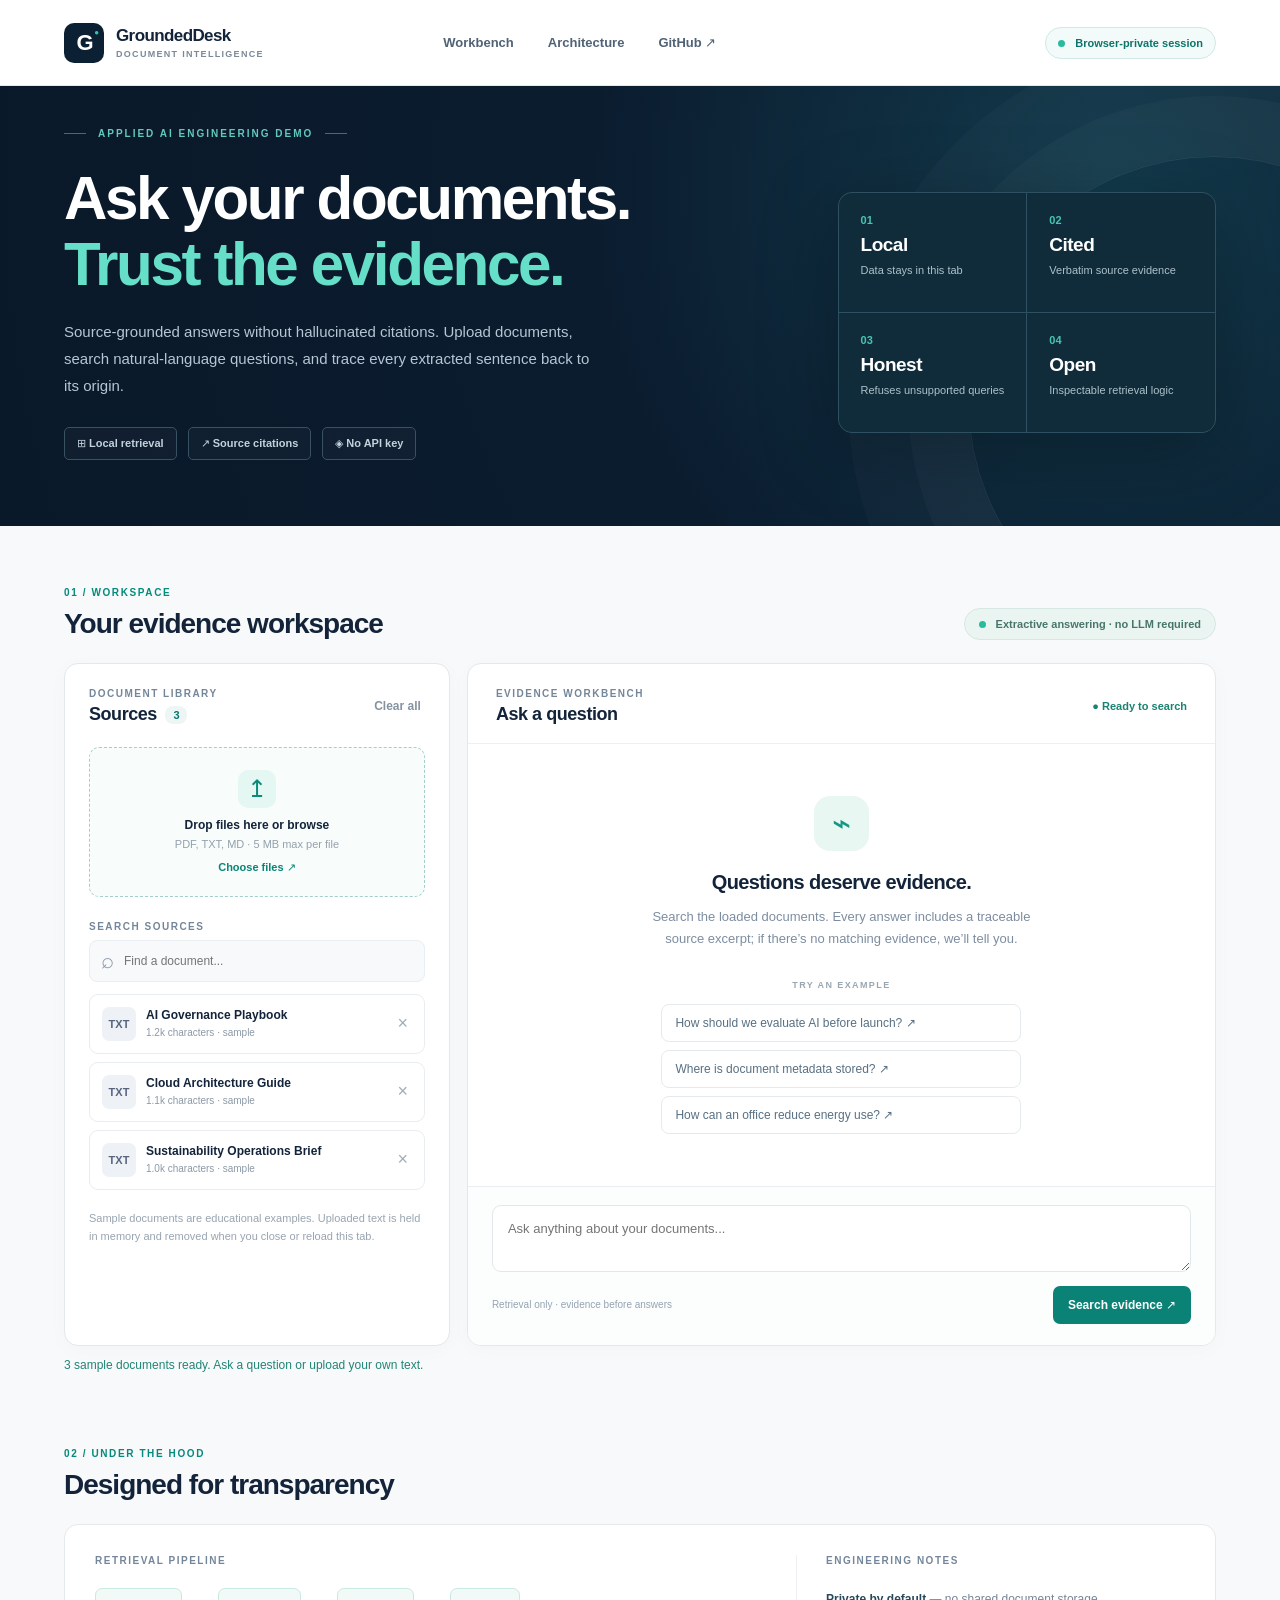
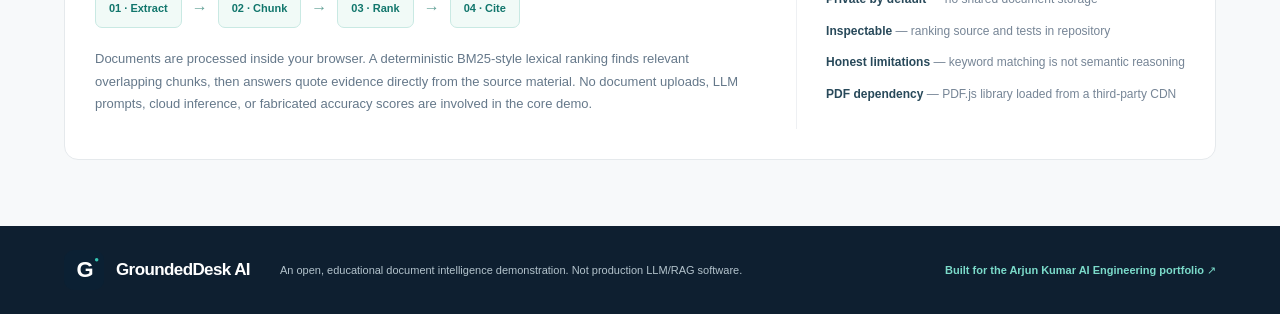
==== index.html @ b6b774ed "deploy: stage tested GroundedDesk reference demo for GitHub Pages" ====
<!doctype html>
<html lang="en">
<head>
  <meta charset="UTF-8"/>
  <meta name="viewport" content="width=device-width, initial-scale=1.0"/>
  <meta name="color-scheme" content="light"/>
  <meta name="theme-color" content="#0b1726"/>
  <meta name="description" content="GroundedDesk AI — private browser-side document intelligence and citation-aware evidence search."/>
  <title>GroundedDesk AI | Cited Document Intelligence</title>
  <link rel="stylesheet" href="./styles.css"/>
  <script defer type="module" src="./app.mjs"></script>
</head>
<body>
  <div class="app-shell">
    <header class="site-header">
      <div class="brand">
        <div class="brand-mark" aria-hidden="true">G<span>●</span></div>
        <div><strong>GroundedDesk</strong><span class="brand-sub">DOCUMENT INTELLIGENCE</span></div>
      </div>
      <nav class="header-links" aria-label="Primary navigation">
        <a href="#workbench">Workbench</a>
        <a href="#about">Architecture</a>
        <a href="https://github.com/arjun9669" target="_blank" rel="noopener noreferrer">GitHub ↗</a>
      </nav>
      <div class="private-pill"><span class="private-dot"></span> Browser-private session</div>
    </header>
    <main>
      <section class="hero" aria-labelledby="hero-title">
        <div class="eyebrow"><span class="eyebrow-line"></span> APPLIED AI ENGINEERING DEMO <span class="eyebrow-line"></span></div>
        <div class="hero-inner">
          <div>
            <h1 id="hero-title">Ask your documents.<br/><em>Trust the evidence.</em></h1>
            <p>Source-grounded answers without hallucinated citations. Upload documents, search natural-language questions, and trace every extracted sentence back to its origin.</p>
            <div class="hero-chips">
              <span>⊞ Local retrieval</span><span>↗ Source citations</span><span>◈ No API key</span>
            </div>
          </div>
          <div class="metric-grid" aria-label="Demonstration characteristics">
            <div><span class="metric-symbol">01</span><strong>Local</strong><small>Data stays in this tab</small></div>
            <div><span class="metric-symbol">02</span><strong>Cited</strong><small>Verbatim source evidence</small></div>
            <div><span class="metric-symbol">03</span><strong>Honest</strong><small>Refuses unsupported queries</small></div>
            <div><span class="metric-symbol">04</span><strong>Open</strong><small>Inspectable retrieval logic</small></div>
          </div>
        </div>
      </section>
      <section id="workbench" class="workbench" aria-label="Document workbench">
        <div class="section-heading">
          <div><span class="section-index">01 / WORKSPACE</span><h2>Your evidence workspace</h2></div>
          <div class="live-label"><span class="pulse-dot"></span> Extractive answering · no LLM required</div>
        </div>
        <div class="panel-grid">
          <aside class="panel library" aria-labelledby="library-title">
            <div class="panel-title"><div><p class="micro-label">DOCUMENT LIBRARY</p><h3 id="library-title">Sources <span id="doc-count" class="count-badge">0</span></h3></div><button type="button" class="text-button" id="clear-docs">Clear all</button></div>
            <label class="dropzone" for="file-input" id="dropzone" tabindex="0">
              <span class="upload-icon" aria-hidden="true">↥</span><strong>Drop files here or browse</strong>
              <small>PDF, TXT, MD · 5 MB max per file</small>
              <span class="browse-label">Choose files ↗</span>
            </label>
            <input type="file" id="file-input" accept=".txt,.md,.markdown,.pdf,text/plain,text/markdown,application/pdf" multiple hidden />
            <label class="search-label" for="document-filter">SEARCH SOURCES</label>
            <div class="search-wrap"><span aria-hidden="true">⌕</span><input type="search" id="document-filter" placeholder="Find a document..." autocomplete="off"/></div>
            <ul class="document-list" id="document-list" aria-live="polite"></ul>
            <p class="library-note">Sample documents are educational examples. Uploaded text is held in memory and removed when you close or reload this tab.</p>
          </aside>
          <section class="panel chat" aria-labelledby="chat-title">
            <div class="panel-title chat-heading">
              <div><p class="micro-label">EVIDENCE WORKBENCH</p><h3 id="chat-title">Ask a question</h3></div>
              <span class="ready-badge">● Ready to search</span>
            </div>
            <div class="answer-space" id="answer-space" aria-live="polite">
              <div class="initial-state" id="initial-state">
                <div class="initial-icon" aria-hidden="true">⌁</div>
                <h4>Questions deserve evidence.</h4>
                <p>Search the loaded documents. Every answer includes a traceable source excerpt; if there’s no matching evidence, we’ll tell you.</p>
                <span class="suggestions-label">TRY AN EXAMPLE</span>
                <div class="suggestions">
                  <button class="suggestion" data-question="How should an AI use case be evaluated before launch?">How should we evaluate AI before launch? ↗</button>
                  <button class="suggestion" data-question="Where should document metadata be stored?">Where is document metadata stored? ↗</button>
                  <button class="suggestion" data-question="How can an office reduce wasted electricity?">How can an office reduce energy use? ↗</button>
                </div>
              </div>
              <div class="answer-result" id="answer-result" hidden></div>
            </div>
            <form id="query-form" class="query-form">
              <label for="query-input" class="sr-only">Question about your documents</label>
              <textarea id="query-input" rows="2" maxlength="600" placeholder="Ask anything about your documents..."></textarea>
              <div class="query-footer"><span>Retrieval only · evidence before answers</span><button type="submit" id="ask-button">Search evidence <span aria-hidden="true">↗</span></button></div>
            </form>
          </section>
        </div>
        <div id="alert" class="status-alert" role="status" aria-live="polite"></div>
      </section>
      <section id="about" class="architecture" aria-labelledby="architecture-heading">
        <div class="section-heading"><div><span class="section-index">02 / UNDER THE HOOD</span><h2 id="architecture-heading">Designed for transparency</h2></div></div>
        <div class="architecture-grid">
          <div class="architecture-main">
            <p class="micro-label">RETRIEVAL PIPELINE</p>
            <div class="pipeline" aria-label="Document retrieval flow"><span>01 · Extract</span><span class="arrow">→</span><span>02 · Chunk</span><span class="arrow">→</span><span>03 · Rank</span><span class="arrow">→</span><span>04 · Cite</span></div>
            <p>Documents are processed inside your browser. A deterministic BM25-style lexical ranking finds relevant overlapping chunks, then answers quote evidence directly from the source material. No document uploads, LLM prompts, cloud inference, or fabricated accuracy scores are involved in the core demo.</p>
          </div>
          <div class="architecture-aside"><p class="micro-label">ENGINEERING NOTES</p><ul><li><strong>Private by default</strong> — no shared document storage</li><li><strong>Inspectable</strong> — ranking source and tests in repository</li><li><strong>Honest limitations</strong> — keyword matching is not semantic reasoning</li><li><strong>PDF dependency</strong> — PDF.js library loaded from a third-party CDN</li></ul></div>
        </div>
      </section>
      <footer><div class="brand footer-brand"><div class="brand-mark">G<span>●</span></div><strong>GroundedDesk AI</strong></div><p>An open, educational document intelligence demonstration. Not production LLM/RAG software.</p><a href="https://github.com/arjun9669" target="_blank" rel="noopener noreferrer">Built for the Arjun Kumar AI Engineering portfolio ↗</a></footer>
    </main>
  </div>
</body>
</html>
---- styles.css ----
:root{font-family:Inter,ui-sans-serif,-apple-system,BlinkMacSystemFont,"Segoe UI",sans-serif;color:#13243a;background:#f7f9fa;font-synthesis:none;text-rendering:optimizeLegibility}
*{box-sizing:border-box}
html{scroll-behavior:smooth}
body{margin:0}
a{color:inherit;text-decoration:none}
button,input,textarea{font:inherit}
button{cursor:pointer}
button:focus-visible,a:focus-visible,textarea:focus-visible,input:focus-visible,label:focus-visible{outline:3px solid #2b9f91;outline-offset:3px}
.sr-only{position:absolute;width:1px;height:1px;overflow:hidden;clip:rect(0,0,0,0);white-space:nowrap}
.app-shell{max-width:1500px;margin:auto}
.site-header{height:86px;background:#fff;display:flex;gap:30px;align-items:center;padding:0 5%;border-bottom:1px solid #e4e8ed}
.brand{display:flex;align-items:center;gap:12px;white-space:nowrap}
.brand-mark{display:grid;place-items:center;position:relative;width:40px;height:40px;border-radius:10px;color:#fff;background:#0b2033;font-size:22px;font-weight:800;letter-spacing:-2px}
.brand-mark span{font-size:8px;color:#33c3b2;position:absolute;right:7px;top:5px}
.brand strong{font-size:17px;letter-spacing:-.6px}
.brand-sub{font-size:9px;font-weight:750;letter-spacing:1.3px;color:#7b8998;display:block;margin-top:3px}
.header-links{display:flex;gap:34px;margin:auto;font-size:13px;font-weight:600;color:#506276}
.header-links a:hover{color:#007b78}
.private-pill{margin-left:auto;white-space:nowrap;border:1px solid #d0e9e6;color:#0d746b;background:#f2fbf9;padding:9px 12px;border-radius:40px;font-size:11px;font-weight:720}
.private-dot,.pulse-dot{display:inline-block;background:#2abb9e;height:7px;width:7px;border-radius:50%;margin-right:7px}
.hero{background:radial-gradient(circle at 87% 24%,#123b4c 0%,#0b1c2f 45%,#0a1929 100%);color:#fff;padding:42px 5% 66px;overflow:hidden;position:relative}
.hero:after{content:"";position:absolute;width:490px;height:490px;top:70px;right:-180px;border:1px solid #ffffff16;border-radius:50%;box-shadow:0 0 0 60px #ffffff06,0 0 0 120px #ffffff05;pointer-events:none}
.eyebrow{display:flex;align-items:center;gap:12px;color:#61c9bd;font-size:10px;font-weight:790;letter-spacing:2px}
.eyebrow-line{height:1px;width:22px;background:#2c7878}
.hero-inner{display:flex;align-items:center;gap:60px;justify-content:space-between;margin-top:27px;position:relative;z-index:1}
.hero-inner>div:first-child{max-width:650px}
.hero h1{font-size:clamp(34px,4.7vw,62px);line-height:1.095;letter-spacing:-2.4px;font-weight:730;margin:0 0 20px}
.hero h1 em{font-style:normal;color:#66dfc9}
.hero p{color:#b5c6d4;font-size:15px;line-height:1.8;max-width:540px;margin:0}
.hero-chips{display:flex;gap:11px;flex-wrap:wrap;margin-top:28px}
.hero-chips span{border:1px solid #385264;color:#c2d3dc;border-radius:5px;font-size:11px;font-weight:600;padding:9px 12px;background:#ffffff06}
.metric-grid{display:grid;grid-template-columns:repeat(2,1fr);min-width:333px;gap:1px;background:#2d5160;border:1px solid #2d5160;border-radius:14px;overflow:hidden;box-shadow:0 16px 80px #0004}
.metric-grid>div{background:#102c3a;padding:21px 22px;min-height:119px;display:flex;flex-direction:column;gap:8px}
.metric-symbol{color:#47c5af;font-weight:700;font-size:11px}
.metric-grid strong{font-size:19px;letter-spacing:-.5px}
.metric-grid small{font-size:11px;color:#adc1ca}
.workbench,.architecture{padding:56px 5% 0}
.section-heading{display:flex;align-items:end;justify-content:space-between;gap:20px;margin-bottom:23px}
.section-index{color:#058a7c;font-size:10px;font-weight:800;letter-spacing:1.6px}
h2{font-size:28px;letter-spacing:-1px;margin:8px 0 0}
h3{font-size:18px;letter-spacing:-.45px;margin:5px 0 0}
.live-label{font-size:11px;font-weight:700;color:#487569;padding:9px 14px;background:#eaf5f2;border-radius:25px;border:1px solid #d7e7e3}
.panel-grid{display:grid;grid-template-columns:minmax(290px,.85fr) minmax(400px,1.65fr);gap:17px;align-items:stretch}
.panel{background:#fff;border:1px solid #e2e8ec;border-radius:14px;box-shadow:0 4px 22px #14304706}
.library{padding:24px;min-height:590px}
.panel-title{display:flex;justify-content:space-between;align-items:center;gap:12px;margin-bottom:22px}
.micro-label,.search-label{font-size:10px;color:#74869a;font-weight:800;letter-spacing:1.5px;margin:0}
.count-badge{font-size:11px;vertical-align:middle;border-radius:8px;padding:3px 8px;background:#eef5f5;color:#07786e;margin-left:4px}
.text-button{background:transparent;border:0;color:#85929f;font-size:12px;font-weight:700;padding:7px 4px}
.text-button:hover{color:#d24d4d}
.dropzone{background:#f8fcfb;border:1.5px dashed #a4cfc8;border-radius:10px;display:flex;flex-direction:column;align-items:center;gap:6px;padding:22px 10px;cursor:pointer;text-align:center}
.dropzone.dragging,.dropzone:hover{background:#eaf8f5;border-color:#0e9b8a}
.upload-icon{display:grid;place-items:center;width:38px;height:38px;background:#e5f7f3;border-radius:10px;color:#0a8b7b;font-size:24px;font-weight:700;margin-bottom:4px}
.dropzone strong{font-size:12px}.dropzone small{font-size:11px;color:#94a1ad}.browse-label{font-size:11px;font-weight:800;color:#098578;margin-top:5px}
.search-label{display:block;margin:24px 0 8px}
.search-wrap{display:flex;gap:8px;align-items:center;background:#f7f9fb;border:1px solid #e9eef2;border-radius:8px;padding:0 11px}
.search-wrap span{font-size:22px;color:#8a99a8}
.search-wrap input{height:40px;background:transparent;border:0;width:100%;min-width:0;font-size:12px;outline:none}
.document-list{list-style:none;padding:0;margin:12px 0 0;display:flex;flex-direction:column;gap:8px;max-height:320px;overflow-y:auto}
.document-card{border:1px solid #e9edf0;border-radius:9px;padding:12px;display:flex;align-items:center;gap:10px}
.document-card.source-highlight{outline:2px solid #33af9d;background:#effaf7}
.doc-icon{background:#eef2f7;color:#56657d;border-radius:7px;min-width:34px;height:34px;display:grid;place-items:center;font-size:11px;font-weight:800}
.doc-details{min-width:0;flex:1}
.doc-details strong{display:block;white-space:nowrap;text-overflow:ellipsis;overflow:hidden;font-size:12px}
.doc-details small{color:#8b99a7;font-size:10px}
.remove-doc{background:none;border:0;color:#a0adb7;font-size:18px;padding:4px}
.remove-doc:hover{color:#e05b5b}
.library-note{color:#98a4b0;font-size:11px;line-height:1.65;margin-top:19px}
.chat{display:flex;flex-direction:column;min-height:590px;overflow:hidden}
.chat-heading{padding:24px 28px 18px;border-bottom:1px solid #ecf0f2;margin:0}
.ready-badge{font-size:11px;color:#198271;font-weight:700}
.answer-space{flex:1;min-height:330px;max-height:530px;overflow:auto;padding:28px}
.initial-state{max-width:500px;margin:auto;text-align:center;padding:24px 0}
.initial-icon{height:55px;width:55px;border-radius:16px;display:grid;place-items:center;color:#159786;background:#e9f7f3;margin:0 auto 20px;font-size:32px}
.initial-state h4{font-size:20px;letter-spacing:-.6px;margin:0 0 12px}
.initial-state p{font-size:13px;color:#7d8da0;line-height:1.7;margin:0 auto 24px;max-width:420px}
.suggestions-label{font-size:9px;font-weight:800;letter-spacing:1.4px;color:#9aa7b1}
.suggestions{display:grid;gap:8px;margin:12px auto 0;max-width:360px}
.suggestion{border:1px solid #e5ebed;background:#fff;color:#577083;padding:11px 13px;text-align:left;border-radius:8px;font-size:12px}
.suggestion:hover{border-color:#70c5b7;color:#075e57;background:#f8fcfb}
.query-form{border-top:1px solid #e9eef1;padding:18px 24px 21px;background:#fcfdfd}
#query-input{width:100%;border:1px solid #e1e7ed;background:#fff;border-radius:9px;padding:13px 15px;min-height:64px;resize:vertical;font-size:13px;line-height:1.5;color:#173048}
.query-footer{display:flex;justify-content:space-between;gap:10px;align-items:center;margin-top:10px}
.query-footer>span{font-size:10px;color:#94a4b2}
#ask-button{background:#0b8276;color:#fff;border:0;border-radius:7px;padding:12px 15px;font-size:12px;font-weight:750}
#ask-button:hover{background:#086c63}
.question-label{color:#7d8b9d;font-size:10px;font-weight:800;letter-spacing:1px}
.question-text{font-size:19px;letter-spacing:-.45px;margin:7px 0 20px}
.result-heading{display:flex;justify-content:space-between;align-items:center;gap:8px;margin:0 0 12px}
.result-heading span{color:#168b7b;font-size:11px;font-weight:800}
.copy-button{background:#f4f7f8;border:1px solid #e5ecee;color:#546677;padding:8px 10px;border-radius:6px;font-size:11px}
.answer-box{white-space:pre-wrap;border-left:3px solid #20b39c;background:#f5fbf9;border-radius:0 9px 9px 0;padding:16px;color:#284050;font-size:13px;line-height:1.8}
.cited-answer-paragraph{margin:0 0 12px;white-space:normal;line-height:1.9}
.cited-answer-paragraph:last-child{margin-bottom:0}
.inline-citation{border:1px solid #96cfc4;color:#05695e;background:#e8f8f4;border-radius:5px;padding:2px 7px;margin-right:4px;font-size:12px;font-weight:800}
.inline-citation:hover,.inline-citation:focus-visible{background:#c5eee5;color:#063d3a}
.source-card:focus{outline:3px solid #2b9f91;outline-offset:3px}

.evidence-heading{font-size:11px;letter-spacing:1px;color:#6d8092;font-weight:800;margin:24px 0 10px}
.source-card{border:1px solid #e5ecf0;background:#fff;border-radius:9px;padding:14px;margin-top:8px}
.source-top{display:flex;gap:8px;align-items:center}
.source-number{background:#e4f6f0;color:#048276;font-size:11px;font-weight:800;padding:5px 8px;border-radius:6px}
.source-top strong{font-size:12px;overflow:hidden;text-overflow:ellipsis;white-space:nowrap}
.source-top small{font-size:10px;color:#8999a8;margin-left:auto;white-space:nowrap}
.source-card p{font-size:12px;color:#5b6c7f;line-height:1.75;margin:10px 0}
.source-card>button{font-size:11px;color:#117e73;border:0;background:#eef9f6;border-radius:5px;padding:7px 9px}
.result-footnote{font-size:11px;color:#8a98a5;line-height:1.7;margin-top:14px}
.status-alert{margin-top:12px;min-height:20px;color:#a65f19;font-size:12px}
.architecture{padding-top:65px;padding-bottom:66px}
.architecture-grid{display:grid;grid-template-columns:1.7fr 1fr;gap:40px;background:#fff;border-radius:14px;border:1px solid #e5e9ec;padding:30px}
.architecture-main p:last-child{line-height:1.75;color:#65788a;font-size:13px}
.pipeline{display:flex;align-items:center;gap:10px;flex-wrap:wrap;margin:22px 0 20px}
.pipeline span:not(.arrow){border:1px solid #c9e9e3;color:#11766c;background:#f1faf7;border-radius:7px;font-weight:750;padding:13px;font-size:11px}
.pipeline .arrow{color:#66a399}
.architecture-aside{border-left:1px solid #eef0f3;padding-left:29px}
.architecture-aside ul{list-style:none;padding:0;margin:18px 0 0;font-size:12px;color:#768596;line-height:1.8}
.architecture-aside li{padding:5px 0}
.architecture-aside li strong{color:#28495a}
footer{background:#0e1f30;color:#b3c3cc;padding:24px 5%;display:flex;align-items:center;gap:30px;font-size:11px;flex-wrap:wrap}
.footer-brand strong{color:white}
footer p{flex:1;min-width:200px}
footer a{color:#7bdbca;font-weight:700}
@media(max-width:980px){.hero-inner{gap:30px}.metric-grid{min-width:280px}.panel-grid{grid-template-columns:1fr}.library{min-height:unset}.chat{min-height:570px}.architecture-grid{grid-template-columns:1fr}.architecture-aside{border-left:0;border-top:1px solid #eef0f3;padding-left:0;padding-top:20px}}
@media(max-width:680px){.site-header{height:auto;padding:16px 5%;flex-wrap:wrap;gap:14px}.header-links{gap:16px;order:3;width:100%;justify-content:space-between}.private-pill{margin-left:auto}.hero{padding-top:32px;padding-bottom:42px}.hero-inner{display:block}.metric-grid{margin-top:30px;min-width:0}.hero h1{letter-spacing:-1.4px}.workbench,.architecture{padding-left:4%;padding-right:4%;padding-top:38px}.section-heading{align-items:flex-start;flex-direction:column;gap:8px}.panel-grid{grid-template-columns:minmax(0,1fr)}.library{padding:18px}.chat-heading{padding:18px}.answer-space{padding:19px}.query-form{padding:14px}.query-footer{flex-wrap:wrap}.architecture-grid{padding:20px}footer{display:block}footer>*{margin-bottom:14px}}
@media(prefers-reduced-motion:reduce){html{scroll-behavior:auto}}
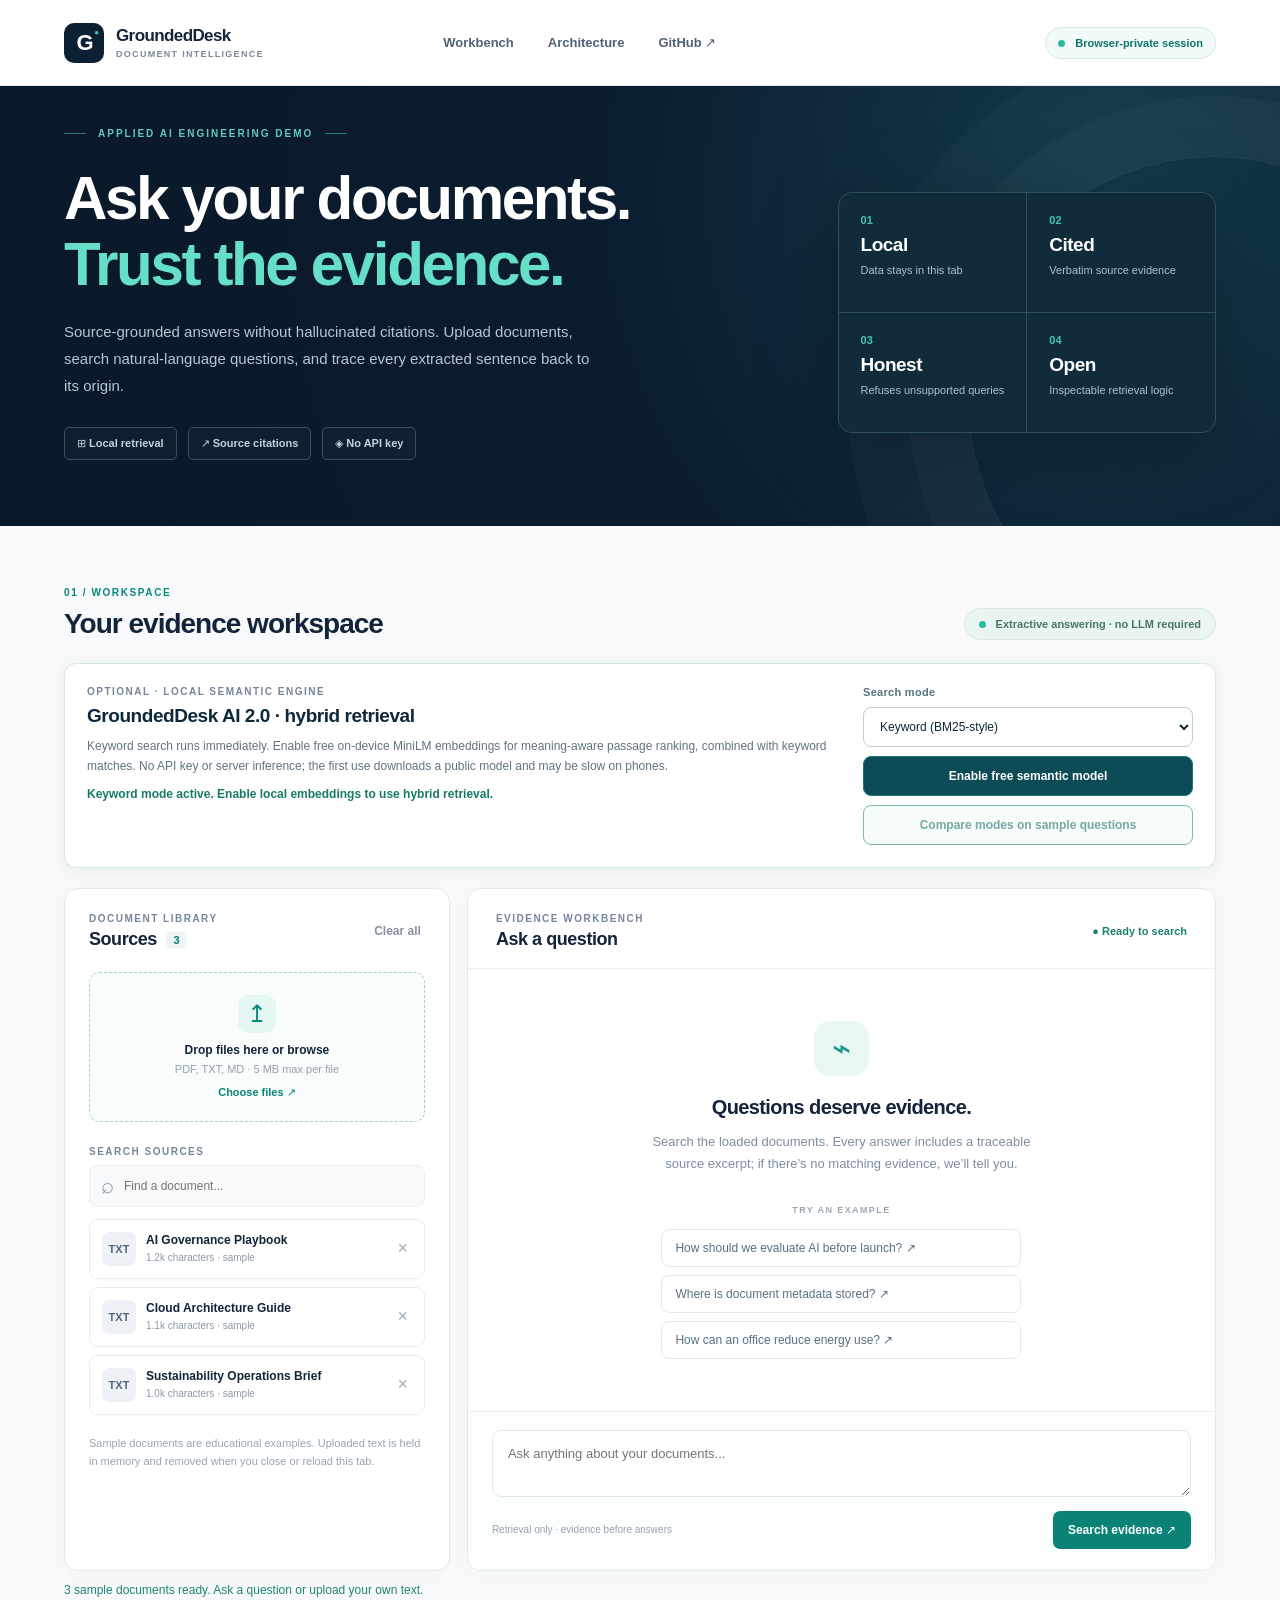
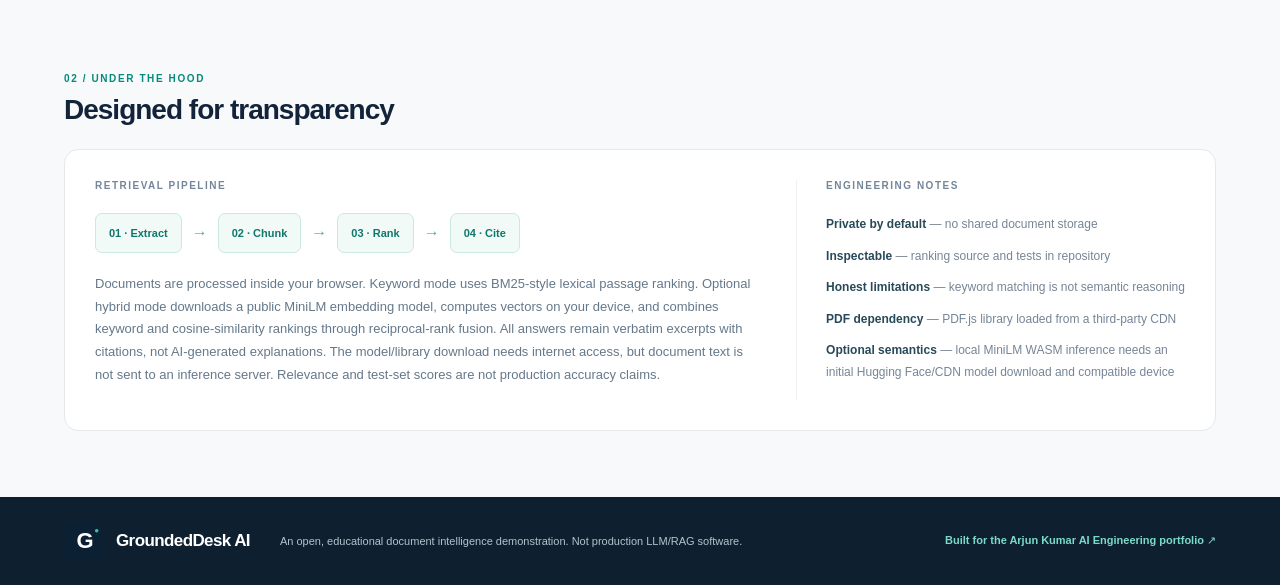
==== commit 1d9c2cf9: "deploy: GroundedDesk AI 2.0 local MiniLM semantic and hybrid retrieval" ====
--- a/index.html
+++ b/index.html
@@ -48,6 +48,24 @@
           <div><span class="section-index">01 / WORKSPACE</span><h2>Your evidence workspace</h2></div>
           <div class="live-label"><span class="pulse-dot"></span> Extractive answering · no LLM required</div>
         </div>
+        <section class="retrieval-settings" aria-labelledby="retrieval-settings-heading">
+          <div class="retrieval-info">
+            <p class="micro-label">OPTIONAL · LOCAL SEMANTIC ENGINE</p>
+            <h3 id="retrieval-settings-heading">GroundedDesk AI 2.0 · hybrid retrieval</h3>
+            <p>Keyword search runs immediately. Enable free on-device MiniLM embeddings for meaning-aware passage ranking, combined with keyword matches. No API key or server inference; the first use downloads a public model and may be slow on phones.</p>
+            <p id="semantic-status" role="status" aria-live="polite">Keyword mode active. Your document contents stay in browser memory.</p>
+          </div>
+          <div class="retrieval-controls">
+            <label for="retrieval-mode">Search mode</label>
+            <select id="retrieval-mode" aria-label="Retrieval method">
+              <option value="keyword">Keyword (BM25-style)</option>
+              <option value="hybrid" disabled>Hybrid (keyword + local MiniLM)</option>
+            </select>
+            <button type="button" id="enable-semantic">Enable free semantic model</button>
+            <button type="button" id="evaluate-modes" disabled>Compare modes on sample questions</button>
+          </div>
+          <pre class="evaluation-output" id="evaluation-output" hidden aria-live="polite"></pre>
+        </section>
         <div class="panel-grid">
           <aside class="panel library" aria-labelledby="library-title">
             <div class="panel-title"><div><p class="micro-label">DOCUMENT LIBRARY</p><h3 id="library-title">Sources <span id="doc-count" class="count-badge">0</span></h3></div><button type="button" class="text-button" id="clear-docs">Clear all</button></div>
@@ -96,9 +114,9 @@
           <div class="architecture-main">
             <p class="micro-label">RETRIEVAL PIPELINE</p>
             <div class="pipeline" aria-label="Document retrieval flow"><span>01 · Extract</span><span class="arrow">→</span><span>02 · Chunk</span><span class="arrow">→</span><span>03 · Rank</span><span class="arrow">→</span><span>04 · Cite</span></div>
-            <p>Documents are processed inside your browser. A deterministic BM25-style lexical ranking finds relevant overlapping chunks, then answers quote evidence directly from the source material. No document uploads, LLM prompts, cloud inference, or fabricated accuracy scores are involved in the core demo.</p>
+            <p>Documents are processed inside your browser. Keyword mode uses BM25-style lexical passage ranking. Optional hybrid mode downloads a public MiniLM embedding model, computes vectors on your device, and combines keyword and cosine-similarity rankings through reciprocal-rank fusion. All answers remain verbatim excerpts with citations, not AI-generated explanations. The model/library download needs internet access, but document text is not sent to an inference server. Relevance and test-set scores are not production accuracy claims.</p>
           </div>
-          <div class="architecture-aside"><p class="micro-label">ENGINEERING NOTES</p><ul><li><strong>Private by default</strong> — no shared document storage</li><li><strong>Inspectable</strong> — ranking source and tests in repository</li><li><strong>Honest limitations</strong> — keyword matching is not semantic reasoning</li><li><strong>PDF dependency</strong> — PDF.js library loaded from a third-party CDN</li></ul></div>
+          <div class="architecture-aside"><p class="micro-label">ENGINEERING NOTES</p><ul><li><strong>Private by default</strong> — no shared document storage</li><li><strong>Inspectable</strong> — ranking source and tests in repository</li><li><strong>Honest limitations</strong> — keyword matching is not semantic reasoning</li><li><strong>PDF dependency</strong> — PDF.js library loaded from a third-party CDN</li><li><strong>Optional semantics</strong> — local MiniLM WASM inference needs an initial Hugging Face/CDN model download and compatible device</li></ul></div>
         </div>
       </section>
       <footer><div class="brand footer-brand"><div class="brand-mark">G<span>●</span></div><strong>GroundedDesk AI</strong></div><p>An open, educational document intelligence demonstration. Not production LLM/RAG software.</p><a href="https://github.com/arjun9669" target="_blank" rel="noopener noreferrer">Built for the Arjun Kumar AI Engineering portfolio ↗</a></footer>
--- a/styles.css
+++ b/styles.css
@@ -86,7 +86,9 @@
 #ask-button:hover{background:#086c63}
 .question-label{color:#7d8b9d;font-size:10px;font-weight:800;letter-spacing:1px}
 .question-text{font-size:19px;letter-spacing:-.45px;margin:7px 0 20px}
-.result-heading{display:flex;justify-content:space-between;align-items:center;gap:8px;margin:0 0 12px}
+.result-heading{display:flex;justify-content:space-between;align-items:center;gap:8px;margin:0 0 12px;flex-wrap:wrap}
+.report-actions{display:flex;align-items:center;gap:7px;flex-wrap:wrap}
+.report-actions button{min-height:34px;white-space:nowrap}
 .result-heading span{color:#168b7b;font-size:11px;font-weight:800}
 .copy-button{background:#f4f7f8;border:1px solid #e5ecee;color:#546677;padding:8px 10px;border-radius:6px;font-size:11px}
 .answer-box{white-space:pre-wrap;border-left:3px solid #20b39c;background:#f5fbf9;border-radius:0 9px 9px 0;padding:16px;color:#284050;font-size:13px;line-height:1.8}
@@ -120,6 +122,20 @@
 .footer-brand strong{color:white}
 footer p{flex:1;min-width:200px}
 footer a{color:#7bdbca;font-weight:700}
+.retrieval-settings{display:grid;grid-template-columns:minmax(0,1fr) minmax(230px,330px);gap:22px;background:#fff;border:1px solid #d4e9e6;border-radius:12px;padding:22px;margin:0 0 20px;box-shadow:0 3px 16px #071b2510}
+.retrieval-info h3{font-size:19px;line-height:1.4;color:#0d283a;margin:6px 0 8px}
+.retrieval-info>p:not(.micro-label){font-size:12px;color:#5f7480;line-height:1.65;margin:8px 0}
+#semantic-status{font-weight:650;color:#187a68}
+.retrieval-controls{display:flex;flex-direction:column;gap:9px;justify-content:center}
+.retrieval-controls label{font-size:11px;color:#54737a;font-weight:800;letter-spacing:.3px}
+.retrieval-controls select,.retrieval-controls button{font-size:12px;border-radius:8px;min-height:40px;padding:10px 12px}
+.retrieval-controls select{border:1px solid #becfd2;background:white;color:#0e2939}
+.retrieval-controls button{border:1px solid #147e75;background:#effaf7;color:#0a615a;font-weight:750}
+.retrieval-controls button:first-of-type{background:#0d4c56;color:white}
+.retrieval-controls button:hover:not(:disabled){filter:brightness(.94)}
+.retrieval-controls button:disabled{opacity:.55;cursor:not-allowed}
+.evaluation-output{grid-column:1/-1;white-space:pre-wrap;overflow-wrap:anywhere;background:#edf8f5;color:#123e42;border:1px solid #c6e7df;border-radius:9px;padding:16px;font-size:12px;line-height:1.8;font-family:ui-monospace,SFMono-Regular,monospace}
+@media(max-width:790px){.retrieval-settings{grid-template-columns:1fr;padding:16px;gap:14px}}
 @media(max-width:980px){.hero-inner{gap:30px}.metric-grid{min-width:280px}.panel-grid{grid-template-columns:1fr}.library{min-height:unset}.chat{min-height:570px}.architecture-grid{grid-template-columns:1fr}.architecture-aside{border-left:0;border-top:1px solid #eef0f3;padding-left:0;padding-top:20px}}
 @media(max-width:680px){.site-header{height:auto;padding:16px 5%;flex-wrap:wrap;gap:14px}.header-links{gap:16px;order:3;width:100%;justify-content:space-between}.private-pill{margin-left:auto}.hero{padding-top:32px;padding-bottom:42px}.hero-inner{display:block}.metric-grid{margin-top:30px;min-width:0}.hero h1{letter-spacing:-1.4px}.workbench,.architecture{padding-left:4%;padding-right:4%;padding-top:38px}.section-heading{align-items:flex-start;flex-direction:column;gap:8px}.panel-grid{grid-template-columns:minmax(0,1fr)}.library{padding:18px}.chat-heading{padding:18px}.answer-space{padding:19px}.query-form{padding:14px}.query-footer{flex-wrap:wrap}.architecture-grid{padding:20px}footer{display:block}footer>*{margin-bottom:14px}}
 @media(prefers-reduced-motion:reduce){html{scroll-behavior:auto}}
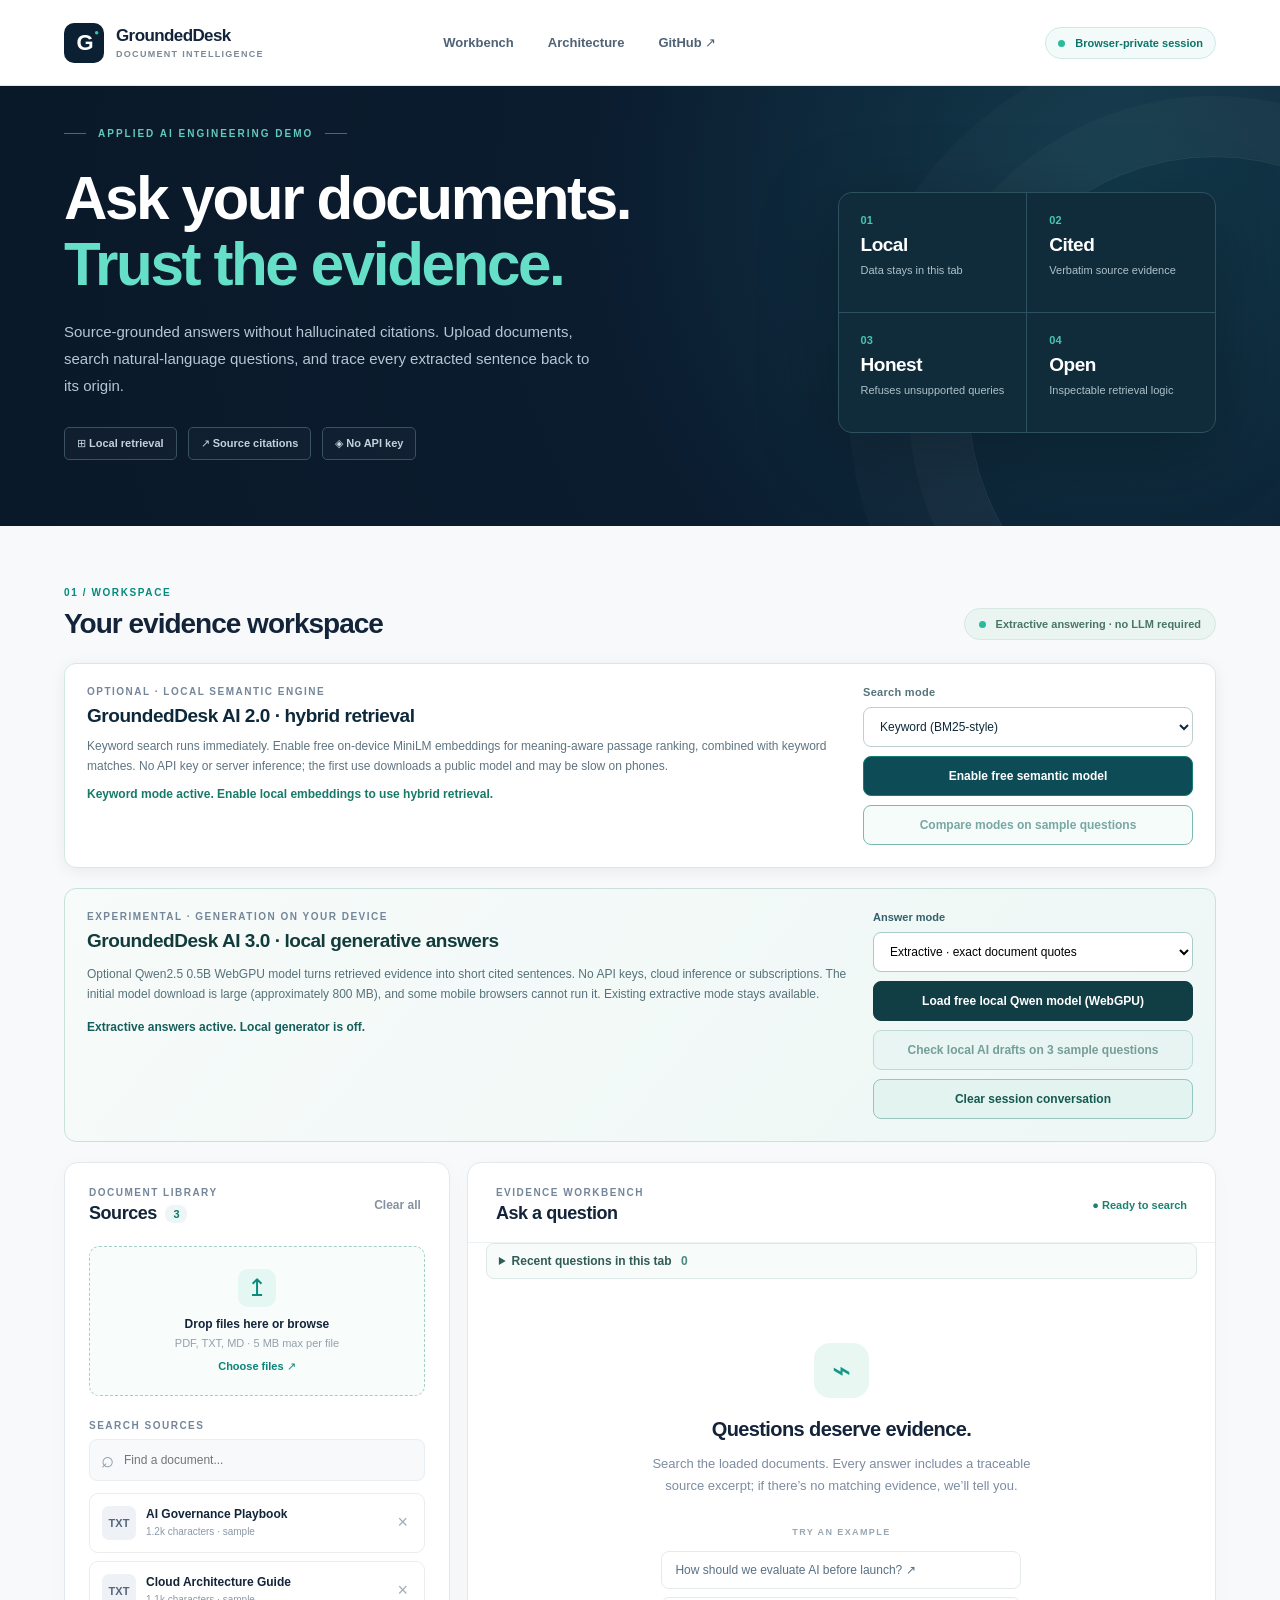
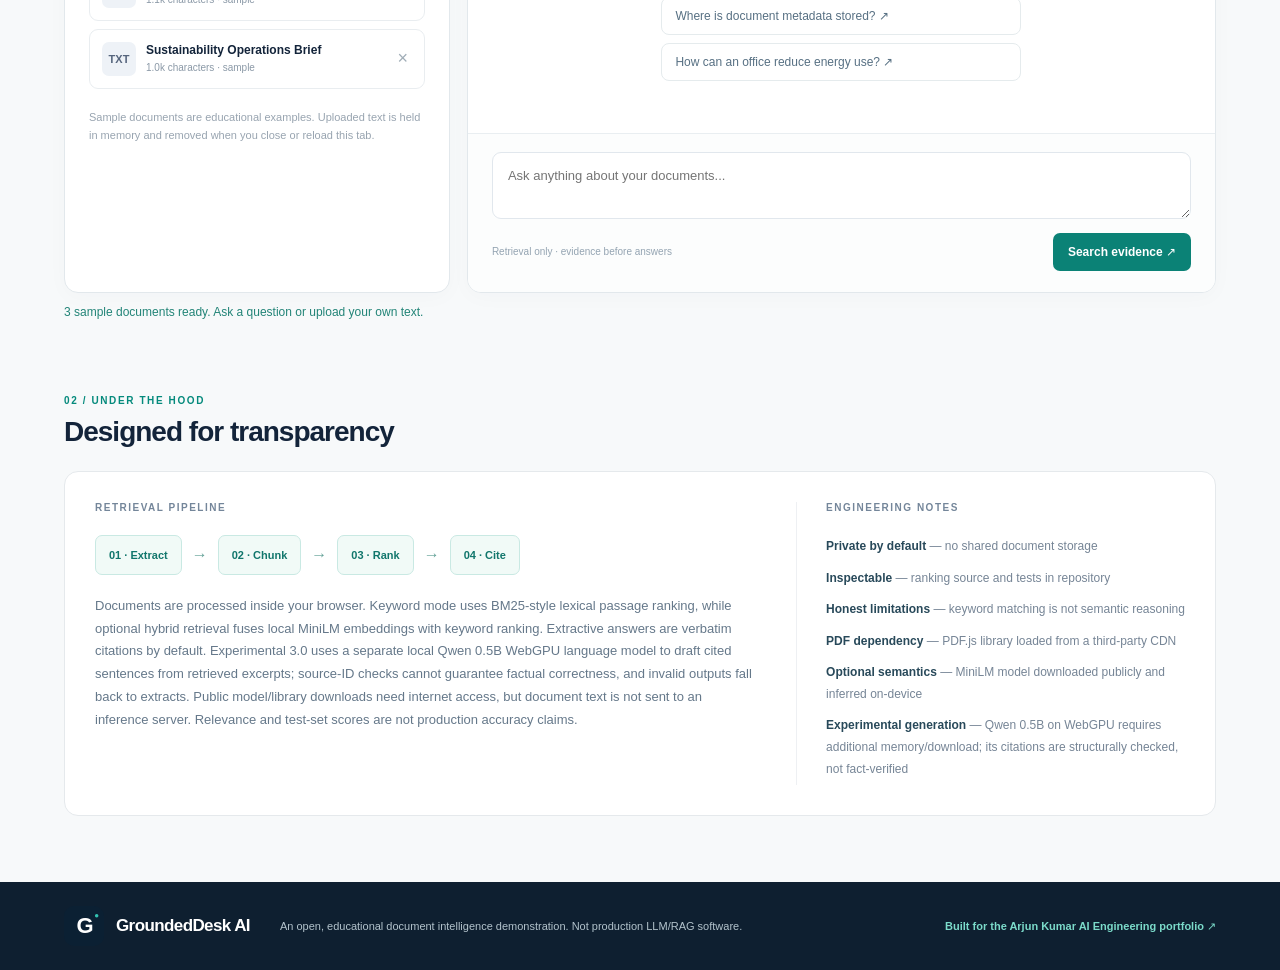
==== commit db8b0baf: "deploy: publish GroundedDesk AI 3.0 optional local Qwen generation" ====
--- a/index.html
+++ b/index.html
@@ -6,7 +6,7 @@
   <meta name="color-scheme" content="light"/>
   <meta name="theme-color" content="#0b1726"/>
   <meta name="description" content="GroundedDesk AI — private browser-side document intelligence and citation-aware evidence search."/>
-  <title>GroundedDesk AI | Cited Document Intelligence</title>
+  <title>GroundedDesk AI 3.0 | Local Document Intelligence</title>
   <link rel="stylesheet" href="./styles.css"/>
   <script defer type="module" src="./app.mjs"></script>
 </head>
@@ -66,6 +66,25 @@
           </div>
           <pre class="evaluation-output" id="evaluation-output" hidden aria-live="polite"></pre>
         </section>
+        <section class="generation-settings" aria-labelledby="local-llm-heading">
+          <div>
+            <p class="micro-label">EXPERIMENTAL · GENERATION ON YOUR DEVICE</p>
+            <h3 id="local-llm-heading">GroundedDesk AI 3.0 · local generative answers</h3>
+            <p>Optional Qwen2.5 0.5B WebGPU model turns retrieved evidence into short cited sentences. No API keys, cloud inference or subscriptions. The initial model download is large (approximately 800 MB), and some mobile browsers cannot run it. Existing extractive mode stays available.</p>
+            <p id="generation-status" role="status" aria-live="polite">Extractive answers active. Local generator is off.</p>
+          </div>
+          <div class="generation-controls">
+            <label for="answer-mode">Answer mode</label>
+            <select id="answer-mode">
+              <option value="extractive">Extractive · exact document quotes</option>
+              <option value="generative" disabled>Local AI · cited draft (experimental)</option>
+            </select>
+            <button type="button" id="enable-generation">Load free local Qwen model (WebGPU)</button>
+            <button type="button" id="evaluate-generation" disabled>Check local AI drafts on 3 sample questions</button>
+            <button type="button" id="clear-conversation">Clear session conversation</button>
+          </div>
+          <pre id="generation-evaluation" class="generation-evaluation" hidden aria-live="polite"></pre>
+        </section>
         <div class="panel-grid">
           <aside class="panel library" aria-labelledby="library-title">
             <div class="panel-title"><div><p class="micro-label">DOCUMENT LIBRARY</p><h3 id="library-title">Sources <span id="doc-count" class="count-badge">0</span></h3></div><button type="button" class="text-button" id="clear-docs">Clear all</button></div>
@@ -85,6 +104,10 @@
               <div><p class="micro-label">EVIDENCE WORKBENCH</p><h3 id="chat-title">Ask a question</h3></div>
               <span class="ready-badge">● Ready to search</span>
             </div>
+            <details id="chat-history" class="chat-history">
+              <summary>Recent questions in this tab <span id="history-count">0</span></summary>
+              <ul id="history-list" aria-label="Recent questions"></ul>
+            </details>
             <div class="answer-space" id="answer-space" aria-live="polite">
               <div class="initial-state" id="initial-state">
                 <div class="initial-icon" aria-hidden="true">⌁</div>
@@ -114,9 +137,9 @@
           <div class="architecture-main">
             <p class="micro-label">RETRIEVAL PIPELINE</p>
             <div class="pipeline" aria-label="Document retrieval flow"><span>01 · Extract</span><span class="arrow">→</span><span>02 · Chunk</span><span class="arrow">→</span><span>03 · Rank</span><span class="arrow">→</span><span>04 · Cite</span></div>
-            <p>Documents are processed inside your browser. Keyword mode uses BM25-style lexical passage ranking. Optional hybrid mode downloads a public MiniLM embedding model, computes vectors on your device, and combines keyword and cosine-similarity rankings through reciprocal-rank fusion. All answers remain verbatim excerpts with citations, not AI-generated explanations. The model/library download needs internet access, but document text is not sent to an inference server. Relevance and test-set scores are not production accuracy claims.</p>
+            <p>Documents are processed inside your browser. Keyword mode uses BM25-style lexical passage ranking, while optional hybrid retrieval fuses local MiniLM embeddings with keyword ranking. Extractive answers are verbatim citations by default. Experimental 3.0 uses a separate local Qwen 0.5B WebGPU language model to draft cited sentences from retrieved excerpts; source-ID checks cannot guarantee factual correctness, and invalid outputs fall back to extracts. Public model/library downloads need internet access, but document text is not sent to an inference server. Relevance and test-set scores are not production accuracy claims.</p>
           </div>
-          <div class="architecture-aside"><p class="micro-label">ENGINEERING NOTES</p><ul><li><strong>Private by default</strong> — no shared document storage</li><li><strong>Inspectable</strong> — ranking source and tests in repository</li><li><strong>Honest limitations</strong> — keyword matching is not semantic reasoning</li><li><strong>PDF dependency</strong> — PDF.js library loaded from a third-party CDN</li><li><strong>Optional semantics</strong> — local MiniLM WASM inference needs an initial Hugging Face/CDN model download and compatible device</li></ul></div>
+          <div class="architecture-aside"><p class="micro-label">ENGINEERING NOTES</p><ul><li><strong>Private by default</strong> — no shared document storage</li><li><strong>Inspectable</strong> — ranking source and tests in repository</li><li><strong>Honest limitations</strong> — keyword matching is not semantic reasoning</li><li><strong>PDF dependency</strong> — PDF.js library loaded from a third-party CDN</li><li><strong>Optional semantics</strong> — MiniLM model downloaded publicly and inferred on-device</li><li><strong>Experimental generation</strong> — Qwen 0.5B on WebGPU requires additional memory/download; its citations are structurally checked, not fact-verified</li></ul></div>
         </div>
       </section>
       <footer><div class="brand footer-brand"><div class="brand-mark">G<span>●</span></div><strong>GroundedDesk AI</strong></div><p>An open, educational document intelligence demonstration. Not production LLM/RAG software.</p><a href="https://github.com/arjun9669" target="_blank" rel="noopener noreferrer">Built for the Arjun Kumar AI Engineering portfolio ↗</a></footer>
--- a/styles.css
+++ b/styles.css
@@ -136,6 +136,27 @@
 .retrieval-controls button:disabled{opacity:.55;cursor:not-allowed}
 .evaluation-output{grid-column:1/-1;white-space:pre-wrap;overflow-wrap:anywhere;background:#edf8f5;color:#123e42;border:1px solid #c6e7df;border-radius:9px;padding:16px;font-size:12px;line-height:1.8;font-family:ui-monospace,SFMono-Regular,monospace}
 @media(max-width:790px){.retrieval-settings{grid-template-columns:1fr;padding:16px;gap:14px}}
+.generation-settings{display:grid;grid-template-columns:minmax(0,1fr) minmax(250px,320px);gap:24px;background:linear-gradient(130deg,#f7fbfa,#edf7f5);border:1px solid #c8e2da;border-radius:12px;padding:22px;margin:0 0 20px}
+.generation-settings h3{font-size:19px;color:#123c3c;margin:8px 0}
+.generation-settings p:not(.micro-label){font-size:12px;color:#55737a;line-height:1.7}
+#generation-status{font-weight:700;color:#145f5b}
+.generation-controls{display:flex;flex-direction:column;justify-content:center;gap:9px}
+.generation-controls label{font-size:11px;font-weight:800;color:#35606b}
+.generation-controls select,.generation-controls button{font-size:12px;padding:10px 12px;min-height:40px;border-radius:8px}
+.generation-controls select{background:white;border:1px solid #a8ccc9}
+.generation-controls button{background:#e3f3ef;color:#165952;border:1px solid #96c6be;font-weight:700}
+.generation-controls button:first-of-type{background:#113e45;color:white;border-color:#113e45}
+.generation-controls button:disabled{opacity:.56;cursor:not-allowed}
+.generation-disclaimer{font-size:11px;font-weight:800;letter-spacing:.25px;color:#966018;padding-bottom:8px;border-bottom:1px solid #e6dac0}
+.generated-answer{font-size:14px;line-height:1.9;white-space:pre-wrap;color:#172d32}
+.generation-evaluation{grid-column:1/-1;white-space:pre-wrap;overflow-wrap:anywhere;margin:0;background:#f0f9f6;color:#204f4a;border:1px solid #bfdbd3;border-radius:8px;padding:14px;font:12px/1.75 ui-monospace,SFMono-Regular,monospace}
+.chat-history{margin:0 18px 12px;border:1px solid #dce9e6;border-radius:8px;background:#f7fbfa}
+.chat-history summary{cursor:pointer;padding:10px 12px;font-size:12px;font-weight:700;color:#305c58}
+.chat-history summary span{color:#47897c;margin-left:6px}
+.chat-history ul{list-style:none;padding:0 10px 10px;margin:0;display:flex;flex-direction:column;gap:5px}
+.chat-history li button{display:block;max-width:100%;overflow:hidden;text-overflow:ellipsis;white-space:nowrap;text-align:left;padding:8px 10px;width:100%;border:1px solid #e4eeeb;border-radius:6px;background:white;color:#345557;font-size:12px}
+.chat-history li button:hover,.chat-history li button:focus-visible{background:#eaf6f2}
+@media(max-width:800px){.generation-settings{grid-template-columns:1fr;gap:14px;padding:17px}}
 @media(max-width:980px){.hero-inner{gap:30px}.metric-grid{min-width:280px}.panel-grid{grid-template-columns:1fr}.library{min-height:unset}.chat{min-height:570px}.architecture-grid{grid-template-columns:1fr}.architecture-aside{border-left:0;border-top:1px solid #eef0f3;padding-left:0;padding-top:20px}}
 @media(max-width:680px){.site-header{height:auto;padding:16px 5%;flex-wrap:wrap;gap:14px}.header-links{gap:16px;order:3;width:100%;justify-content:space-between}.private-pill{margin-left:auto}.hero{padding-top:32px;padding-bottom:42px}.hero-inner{display:block}.metric-grid{margin-top:30px;min-width:0}.hero h1{letter-spacing:-1.4px}.workbench,.architecture{padding-left:4%;padding-right:4%;padding-top:38px}.section-heading{align-items:flex-start;flex-direction:column;gap:8px}.panel-grid{grid-template-columns:minmax(0,1fr)}.library{padding:18px}.chat-heading{padding:18px}.answer-space{padding:19px}.query-form{padding:14px}.query-footer{flex-wrap:wrap}.architecture-grid{padding:20px}footer{display:block}footer>*{margin-bottom:14px}}
 @media(prefers-reduced-motion:reduce){html{scroll-behavior:auto}}
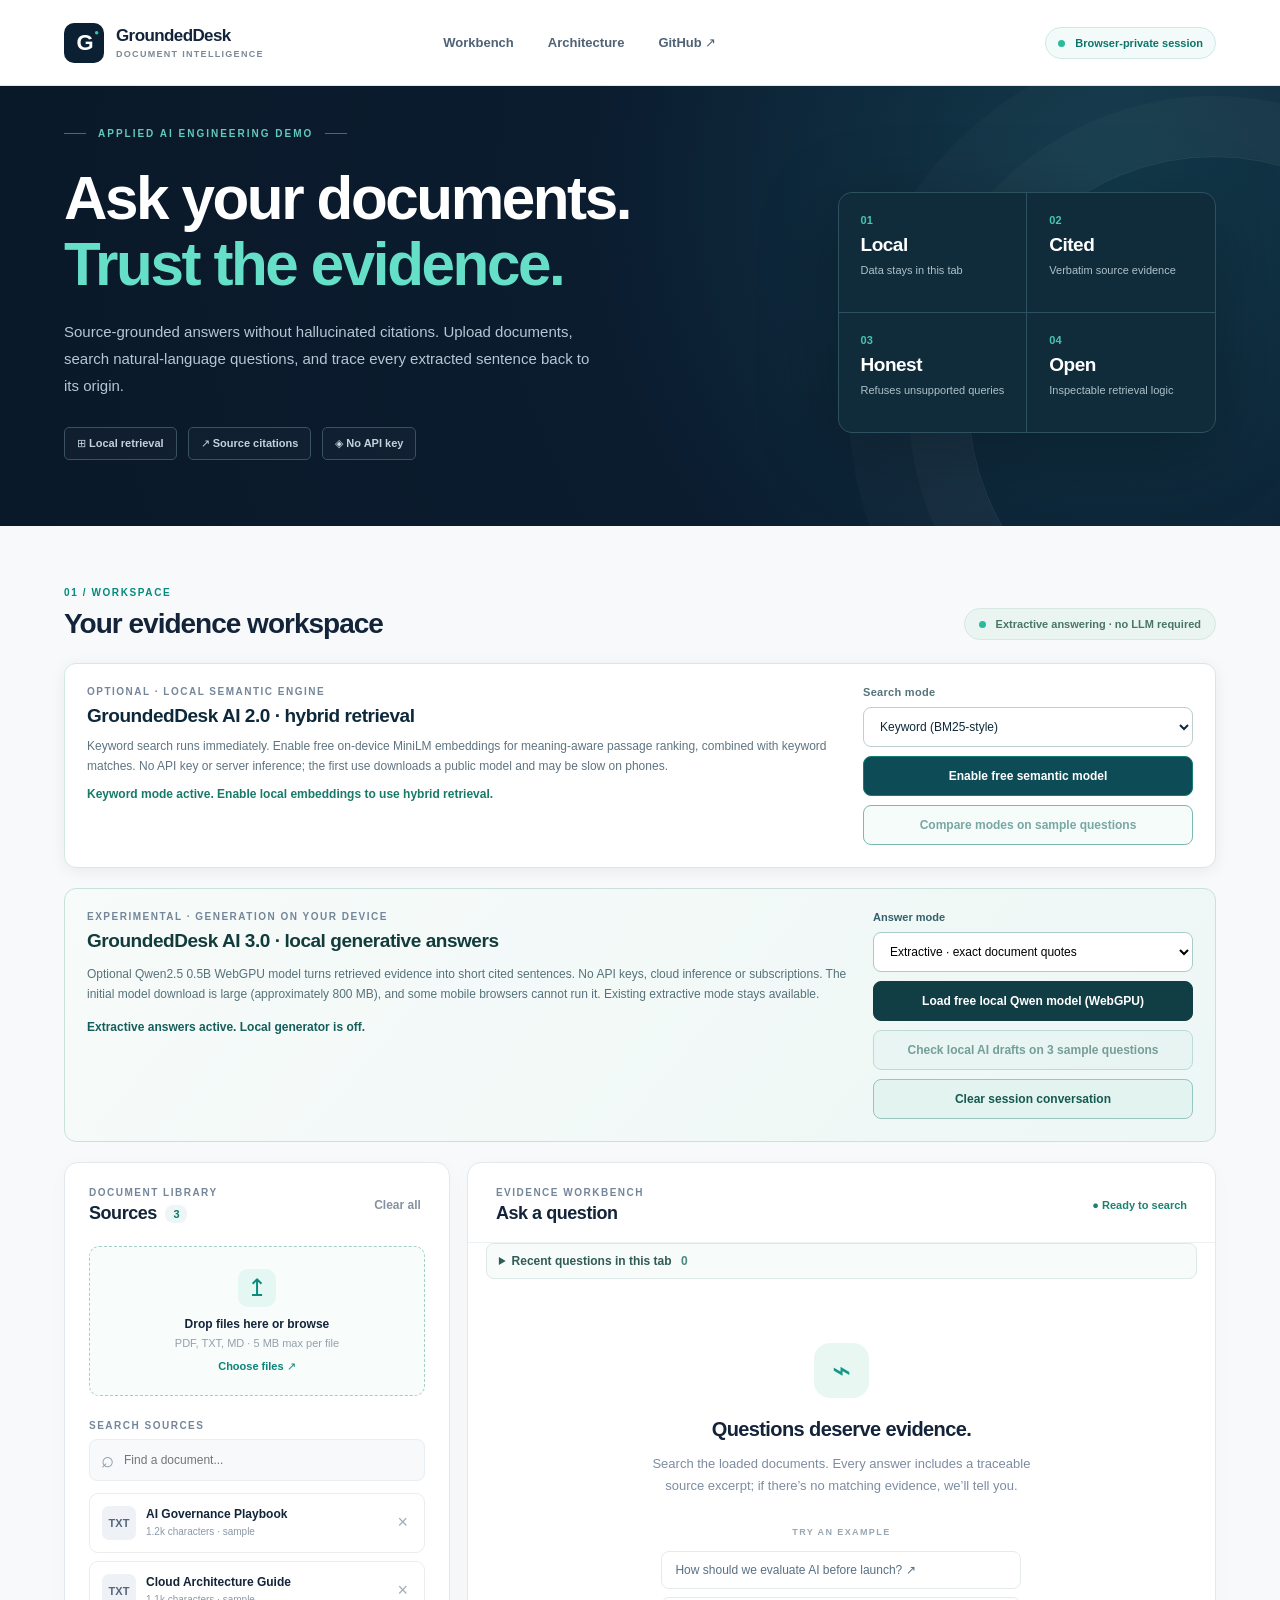
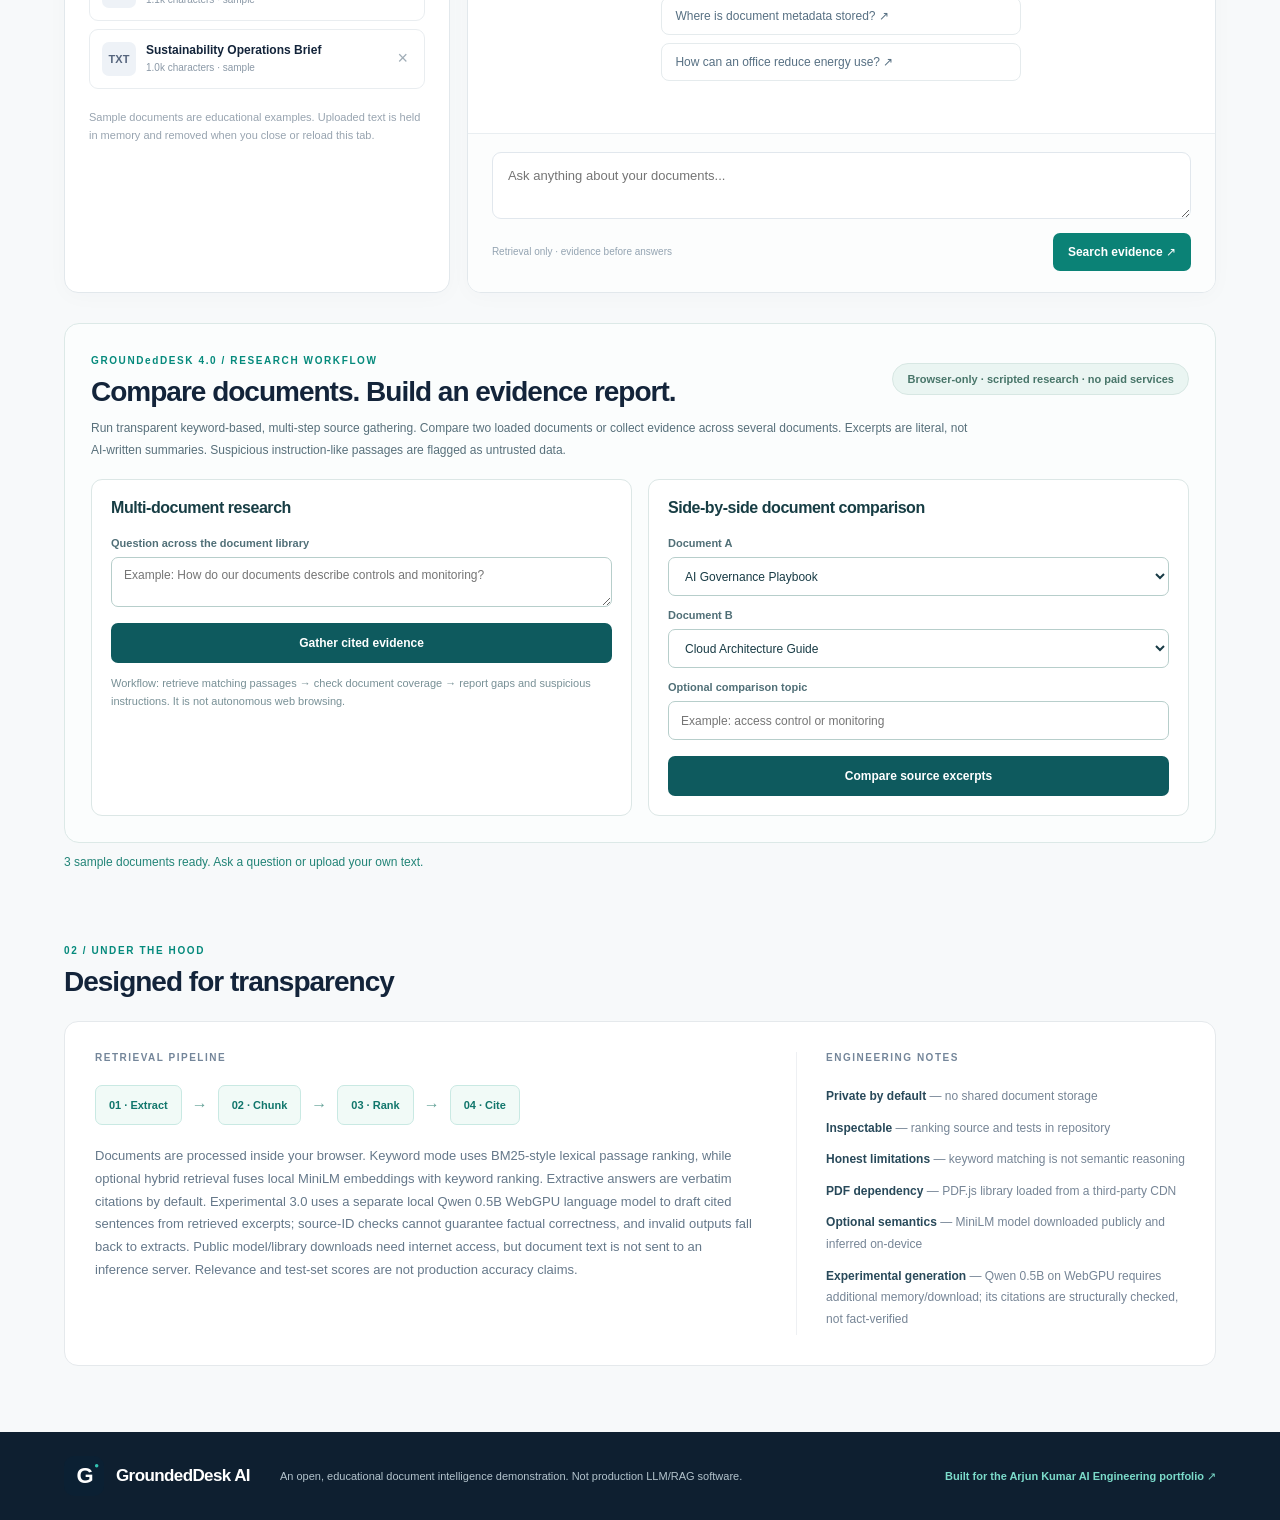
==== commit 65f6dc74: "deploy: publish free GroundedDesk AI 4.0 multi-document research workspace" ====
--- a/index.html
+++ b/index.html
@@ -6,7 +6,7 @@
   <meta name="color-scheme" content="light"/>
   <meta name="theme-color" content="#0b1726"/>
   <meta name="description" content="GroundedDesk AI — private browser-side document intelligence and citation-aware evidence search."/>
-  <title>GroundedDesk AI 3.0 | Local Document Intelligence</title>
+  <title>GroundedDesk AI 4.0 | Local Document Research</title>
   <link rel="stylesheet" href="./styles.css"/>
   <script defer type="module" src="./app.mjs"></script>
 </head>
@@ -129,6 +129,43 @@
             </form>
           </section>
         </div>
+        <section class="research-workspace" aria-labelledby="research-title">
+          <div class="section-heading research-heading">
+            <div><span class="section-index">GROUNDedDESK 4.0 / RESEARCH WORKFLOW</span><h2 id="research-title">Compare documents. Build an evidence report.</h2></div>
+            <span class="live-label">Browser-only · scripted research · no paid services</span>
+          </div>
+          <p class="research-explainer">Run transparent keyword-based, multi-step source gathering. Compare two loaded documents or collect evidence across several documents. Excerpts are literal, not AI-written summaries. Suspicious instruction-like passages are flagged as untrusted data.</p>
+          <div class="research-panels">
+            <form id="research-form" class="research-panel">
+              <h3>Multi-document research</h3>
+              <label for="research-query">Question across the document library</label>
+              <textarea id="research-query" rows="2" maxlength="600" placeholder="Example: How do our documents describe controls and monitoring?" required></textarea>
+              <button type="submit" id="run-research">Gather cited evidence</button>
+              <p>Workflow: retrieve matching passages → check document coverage → report gaps and suspicious instructions. It is not autonomous web browsing.</p>
+            </form>
+            <form id="compare-form" class="research-panel">
+              <h3>Side-by-side document comparison</h3>
+              <label for="compare-left">Document A</label>
+              <select id="compare-left" required aria-label="First document to compare"></select>
+              <label for="compare-right">Document B</label>
+              <select id="compare-right" required aria-label="Second document to compare"></select>
+              <label for="compare-topic">Optional comparison topic</label>
+              <input id="compare-topic" maxlength="600" placeholder="Example: access control or monitoring" />
+              <button type="submit" id="run-comparison">Compare source excerpts</button>
+            </form>
+          </div>
+          <div class="research-results" id="research-results" hidden aria-live="polite">
+            <div class="research-results-heading">
+              <h3 id="research-result-title">Research results</h3>
+              <div class="report-actions">
+                <button type="button" id="research-copy">Copy Markdown report</button>
+                <button type="button" id="research-download">Download .md</button>
+              </div>
+            </div>
+            <div id="research-result-body"></div>
+            <p class="research-disclaimer">Lexical search may miss paraphrases. Missing evidence is not proof that a fact is absent. Always review source content before relying on it.</p>
+          </div>
+        </section>
         <div id="alert" class="status-alert" role="status" aria-live="polite"></div>
       </section>
       <section id="about" class="architecture" aria-labelledby="architecture-heading">
--- a/styles.css
+++ b/styles.css
@@ -157,6 +157,30 @@
 .chat-history li button{display:block;max-width:100%;overflow:hidden;text-overflow:ellipsis;white-space:nowrap;text-align:left;padding:8px 10px;width:100%;border:1px solid #e4eeeb;border-radius:6px;background:white;color:#345557;font-size:12px}
 .chat-history li button:hover,.chat-history li button:focus-visible{background:#eaf6f2}
 @media(max-width:800px){.generation-settings{grid-template-columns:1fr;gap:14px;padding:17px}}
+.research-workspace{margin-top:30px;background:#fbfdfd;border:1px solid #dce9e7;border-radius:15px;padding:26px}
+.research-heading{margin:0 0 10px;align-items:center}
+.research-workspace .research-explainer{font-size:12px;line-height:1.8;color:#58707b;margin:0 0 18px;max-width:880px}
+.research-panels{display:grid;grid-template-columns:1fr 1fr;gap:16px}
+.research-panel{display:flex;flex-direction:column;gap:8px;border:1px solid #dce7e6;border-radius:11px;background:white;padding:19px}
+.research-panel h3{color:#173d44;font-size:16px;margin:0 0 7px}
+.research-panel label{font-size:11px;font-weight:800;color:#506f77;margin-top:5px}
+.research-panel input,.research-panel select,.research-panel textarea{width:100%;box-sizing:border-box;min-height:39px;padding:10px 12px;border:1px solid #b7cecb;border-radius:7px;background:#fff;color:#183b45;resize:vertical;font-size:12px}
+.research-panel button{padding:11px 15px;border:0;border-radius:7px;background:#0e5a5e;color:white;font-size:12px;font-weight:800;margin-top:8px;min-height:40px}
+.research-panel button:disabled{opacity:.5;cursor:not-allowed}
+.research-panel p{margin:4px 0 0;color:#789096;font-size:11px;line-height:1.6}
+.research-results{background:white;border:1px solid #dce8e6;padding:20px;margin-top:20px;border-radius:12px;scroll-margin-top:20px}
+.research-results-heading{display:flex;gap:12px;justify-content:space-between;align-items:center;flex-wrap:wrap}
+.research-results-heading h3{margin:0;color:#12383c;font-size:18px}
+.research-results-heading .report-actions button{background:#edf8f5;border:1px solid #badbd3;border-radius:6px;color:#12685d;min-height:35px;font-size:11px;padding:8px 10px}
+.research-summary{font-size:12px;color:#325d65;margin:15px 0}
+.research-steps{padding-left:22px;color:#486e6e;font-size:12px;line-height:1.8}
+.research-evidence-grid{display:grid;grid-template-columns:repeat(auto-fit,minmax(230px,1fr));gap:12px;margin-top:15px}
+.research-evidence{padding:14px;border-radius:9px;border:1px solid #dce9e6;background:#f9fcfa;min-width:0}
+.research-evidence h4{font-size:12px;margin:0 0 8px;color:#144f4e;overflow-wrap:anywhere}
+.research-evidence-text{font-size:12px;line-height:1.75;color:#445f65;white-space:pre-wrap;overflow-wrap:anywhere}
+.research-risk{font-size:11px;background:#fff0de;color:#894600;border-radius:7px;padding:9px;line-height:1.5}
+.research-gaps,.research-disclaimer,.research-empty{font-size:11px;line-height:1.75;color:#697d83;margin-top:15px}
+@media(max-width:800px){.research-panels{grid-template-columns:1fr}.research-workspace{padding:16px}}
 @media(max-width:980px){.hero-inner{gap:30px}.metric-grid{min-width:280px}.panel-grid{grid-template-columns:1fr}.library{min-height:unset}.chat{min-height:570px}.architecture-grid{grid-template-columns:1fr}.architecture-aside{border-left:0;border-top:1px solid #eef0f3;padding-left:0;padding-top:20px}}
 @media(max-width:680px){.site-header{height:auto;padding:16px 5%;flex-wrap:wrap;gap:14px}.header-links{gap:16px;order:3;width:100%;justify-content:space-between}.private-pill{margin-left:auto}.hero{padding-top:32px;padding-bottom:42px}.hero-inner{display:block}.metric-grid{margin-top:30px;min-width:0}.hero h1{letter-spacing:-1.4px}.workbench,.architecture{padding-left:4%;padding-right:4%;padding-top:38px}.section-heading{align-items:flex-start;flex-direction:column;gap:8px}.panel-grid{grid-template-columns:minmax(0,1fr)}.library{padding:18px}.chat-heading{padding:18px}.answer-space{padding:19px}.query-form{padding:14px}.query-footer{flex-wrap:wrap}.architecture-grid{padding:20px}footer{display:block}footer>*{margin-bottom:14px}}
 @media(prefers-reduced-motion:reduce){html{scroll-behavior:auto}}
